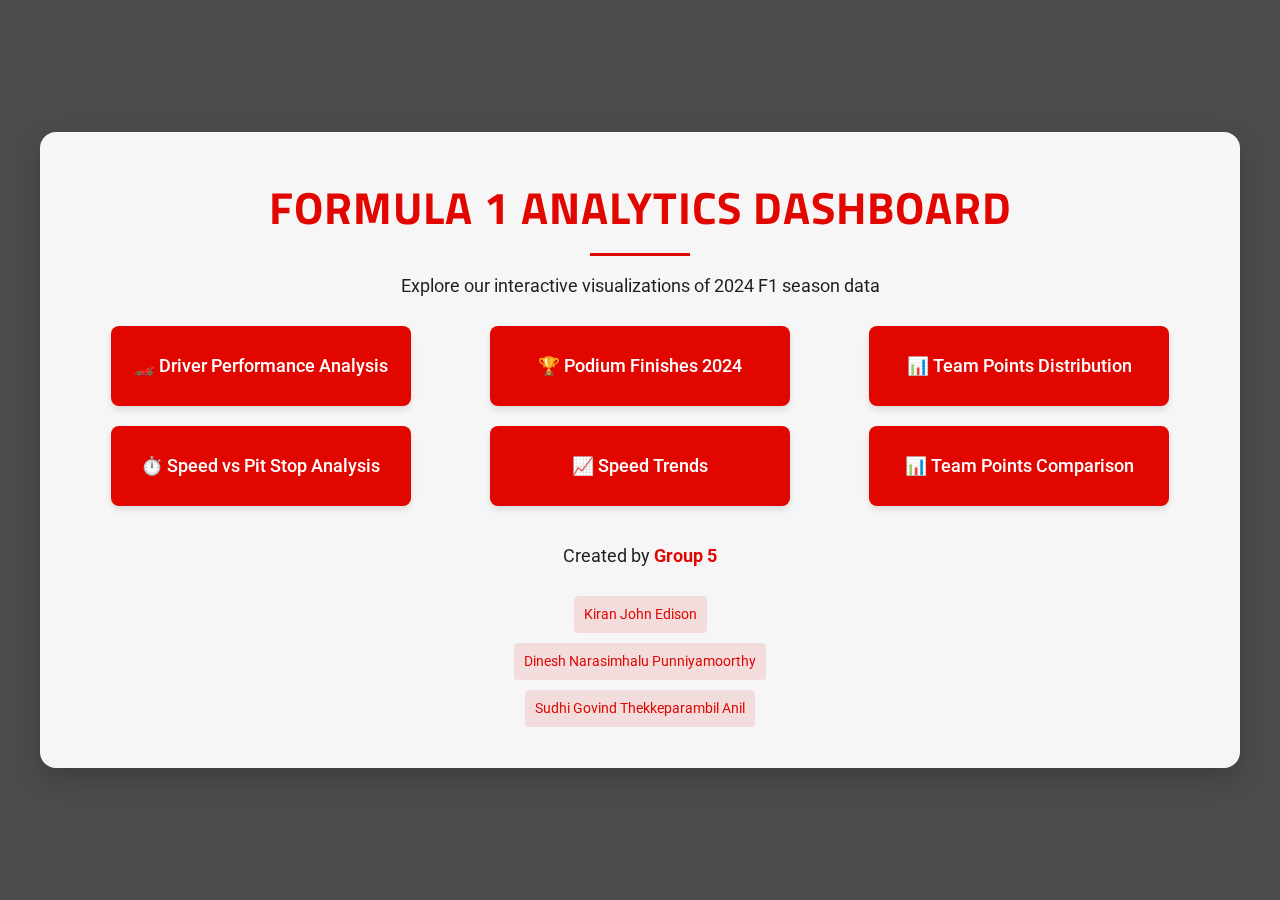
==== index.html @ cbda5106 "added homepage, pc and sp" ====
<!DOCTYPE html>
<html lang="en">
  <head>
    <meta charset="UTF-8" />
    <meta name="viewport" content="width=device-width, initial-scale=1.0" />
    <title>F1 Analytics | Group Project</title>
    <link
      rel="stylesheet"
      href="https://fonts.googleapis.com/css2?family=Roboto:wght@300;400;500;700&family=Titillium+Web:wght@600;700&display=swap"
    />
    <style>
      :root {
        --primary: #e10600; /* F1 Red */
        --secondary: #1e1e1e;
        --accent: #ffeb3b;
        --light: #f8f8f8;
        --dark: #121212;
        --text: #333333;
      }

      * {
        margin: 0;
        padding: 0;
        box-sizing: border-box;
      }

      body {
        font-family: "Roboto", sans-serif;
        color: var(--text);
        min-height: 100vh;
        display: flex;
        justify-content: center;
        align-items: center;
        padding: 20px;
        background-image: url("https://images.unsplash.com/photo-1581094794329-c8112a89af12?q=80&w=3000&auto=format&fit=crop");
        background-size: cover;
        background-position: center;
        background-attachment: fixed;
        position: relative;
      }

      body::before {
        content: "";
        position: absolute;
        top: 0;
        left: 0;
        width: 100%;
        height: 100%;
        background: rgba(0, 0, 0, 0.7);
        z-index: 0;
      }

      #container {
        width: 100%;
        max-width: 1200px;
        z-index: 1;
      }

      .content_container {
        background: rgba(255, 255, 255, 0.95);
        border-radius: 16px;
        padding: 40px;
        box-shadow: 0 10px 30px rgba(0, 0, 0, 0.2);
        backdrop-filter: blur(5px);
        border: 1px solid rgba(255, 255, 255, 0.2);
        text-align: center;
        transform: translateY(0);
        transition: transform 0.3s ease, box-shadow 0.3s ease;
      }

      .content_container:hover {
        transform: translateY(-5px);
        box-shadow: 0 15px 35px rgba(0, 0, 0, 0.3);
      }

      h1 {
        font-family: "Titillium Web", sans-serif;
        color: var(--primary);
        font-size: 2.8rem;
        margin-bottom: 20px;
        text-transform: uppercase;
        letter-spacing: 1px;
        position: relative;
        padding-bottom: 15px;
      }

      h1::after {
        content: "";
        position: absolute;
        bottom: 0;
        left: 50%;
        transform: translateX(-50%);
        width: 100px;
        height: 3px;
        background: var(--primary);
      }

      p {
        font-size: 1.1rem;
        margin-bottom: 30px;
        color: var(--secondary);
      }

      ul {
        list-style: none;
        display: grid;
        grid-template-columns: repeat(auto-fit, minmax(280px, 1fr));
        gap: 20px;
        margin-bottom: 40px;
        padding: 0;
        justify-items: center;
      }

      li {
        transition: transform 0.3s ease;
        width: 100%;
        max-width: 300px;
        min-height: 80px;
        display: flex;
      }

      li:hover {
        transform: scale(1.03);
      }

      a {
        display: flex;
        align-items: center;
        justify-content: center;
        text-decoration: none;
        color: white;
        background: var(--primary);
        padding: 18px 15px;
        border-radius: 8px;
        font-weight: 500;
        font-size: 1.1rem;
        transition: all 0.3s ease;
        box-shadow: 0 4px 6px rgba(0, 0, 0, 0.1);
        position: relative;
        overflow: hidden;
        width: 100%;
        height: 100%;
        text-align: center;
      }

      a::before {
        content: "";
        position: absolute;
        top: 0;
        left: -100%;
        width: 100%;
        height: 100%;
        background: linear-gradient(
          90deg,
          transparent,
          rgba(255, 255, 255, 0.2),
          transparent
        );
        transition: 0.5s;
      }

      a:hover {
        background: var(--secondary);
        transform: translateY(-3px);
        box-shadow: 0 7px 15px rgba(0, 0, 0, 0.2);
      }

      a:hover::before {
        left: 100%;
      }

      .footer {
        margin-top: 40px;
        font-size: 0.9rem;
        color: var(--text);
      }

      .footer strong {
        color: var(--primary);
        font-weight: 700;
      }

      .team-members {
        display: flex;
        flex-direction: column;
        flex-wrap: wrap;
        align-items: center;
        justify-content: center;
        gap: 10px;
        margin-top: 10px;
      }

      .team-member {
        background: rgba(225, 6, 0, 0.1);
        padding: 10px;
        max-width: fit-content;
        border-radius: 4px;
        color: var(--primary);
      }

      /* Animation */
      @keyframes fadeIn {
        from {
          opacity: 0;
          transform: translateY(20px);
        }
        to {
          opacity: 1;
          transform: translateY(0);
        }
      }

      .content_container {
        animation: fadeIn 0.8s ease-out;
      }

      li:nth-child(1) {
        animation: fadeIn 0.8s ease-out 0.1s both;
      }
      li:nth-child(2) {
        animation: fadeIn 0.8s ease-out 0.2s both;
      }
      li:nth-child(3) {
        animation: fadeIn 0.8s ease-out 0.3s both;
      }
      li:nth-child(4) {
        animation: fadeIn 0.8s ease-out 0.4s both;
      }
      li:nth-child(5) {
        animation: fadeIn 0.8s ease-out 0.5s both;
      }
      li:nth-child(6) {
        animation: fadeIn 0.8s ease-out 0.6s both;
      }

      /* Responsive */
      @media (max-width: 768px) {
        h1 {
          font-size: 2rem;
        }

        .content_container {
          padding: 30px 20px;
          width: 95%;
          margin: 0 auto;
        }

        ul {
          grid-template-columns: 1fr;
          max-width: 400px;
          margin: 0 auto 30px;
        }

        li {
          max-width: 100%;
        }

        a {
          padding: 15px 10px;
          font-size: 1rem;
        }
      }

      @media (max-width: 480px) {
        h1 {
          font-size: 1.8rem;
        }

        p {
          font-size: 1rem;
        }

        .content_container {
          padding: 25px 15px;
        }

        .team-members {
          flex-direction: column;
          align-items: center;
        }
      }
    </style>
  </head>
  <body>
    <div id="container">
      <div class="content_container">
        <h1>Formula 1 Analytics Dashboard</h1>
        <p>Explore our interactive visualizations of 2024 F1 season data</p>
        <ul>
          <li>
            <a href="curved_chart_driver_performance.html"
              >🏎️ Driver Performance Analysis</a
            >
          </li>
          <li>
            <a href="radial_chart_podium.html">🏆 Podium Finishes 2024</a>
          </li>
          <li>
            <a href="pie_chart_team_points.html">📊 Team Points Distribution</a>
          </li>
          <li>
            <a href="scatterplot_average_pitstops.html"
              >⏱️ Speed vs Pit Stop Analysis</a
            >
          </li>
          <li><a href="linechart.html">📈 Speed Trends</a></li>
          <li><a href="barchart.html">📊 Team Points Comparison</a></li>
        </ul>
        <div class="footer">
          <p>Created by <strong>Group 5</strong></p>
          <div class="team-members">
            <span class="team-member">Kiran John Edison</span>
            <span class="team-member">Dinesh Narasimhalu Punniyamoorthy </span>
            <span class="team-member">Sudhi Govind Thekkeparambil Anil</span>
          </div>
        </div>
      </div>
    </div>
  </body>
</html>
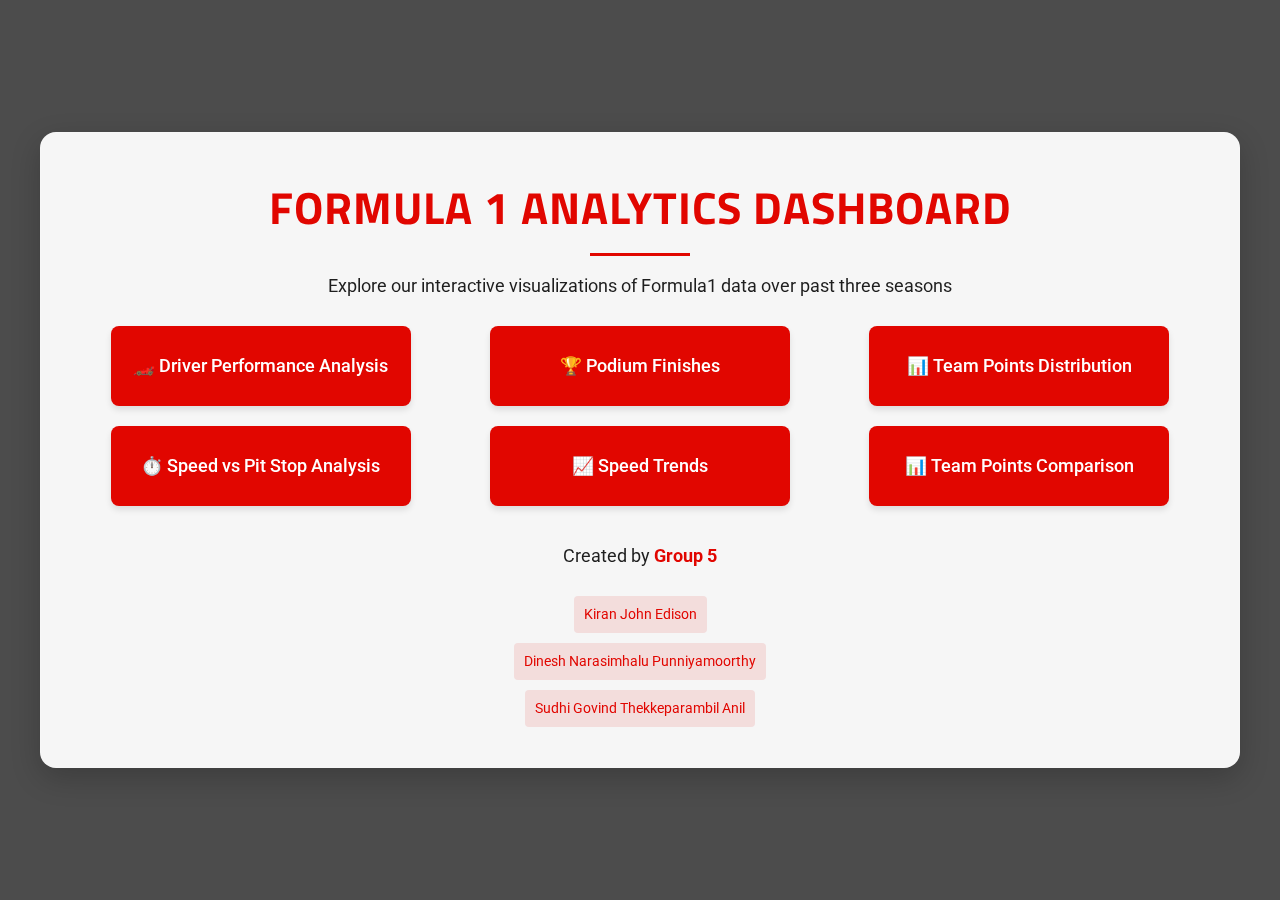
==== commit 9c311862: "updated radial chart and favicon" ====
--- a/index.html
+++ b/index.html
@@ -4,6 +4,7 @@
     <meta charset="UTF-8" />
     <meta name="viewport" content="width=device-width, initial-scale=1.0" />
     <title>F1 Analytics | Group Project</title>
+    <link rel="formula1 car icon" href="assets/favicon.ico" type="image/x-icon">
     <link
       rel="stylesheet"
       href="https://fonts.googleapis.com/css2?family=Roboto:wght@300;400;500;700&family=Titillium+Web:wght@600;700&display=swap"
@@ -285,7 +286,7 @@
     <div id="container">
       <div class="content_container">
         <h1>Formula 1 Analytics Dashboard</h1>
-        <p>Explore our interactive visualizations of 2024 F1 season data</p>
+        <p>Explore our interactive visualizations of Formula1 data over past three seasons</p>
         <ul>
           <li>
             <a href="curved_chart_driver_performance.html"
@@ -293,7 +294,7 @@
             >
           </li>
           <li>
-            <a href="radial_chart_podium.html">🏆 Podium Finishes 2024</a>
+            <a href="radial_chart_podium.html">🏆 Podium Finishes </a>
           </li>
           <li>
             <a href="pie_chart_team_points.html">📊 Team Points Distribution</a>
